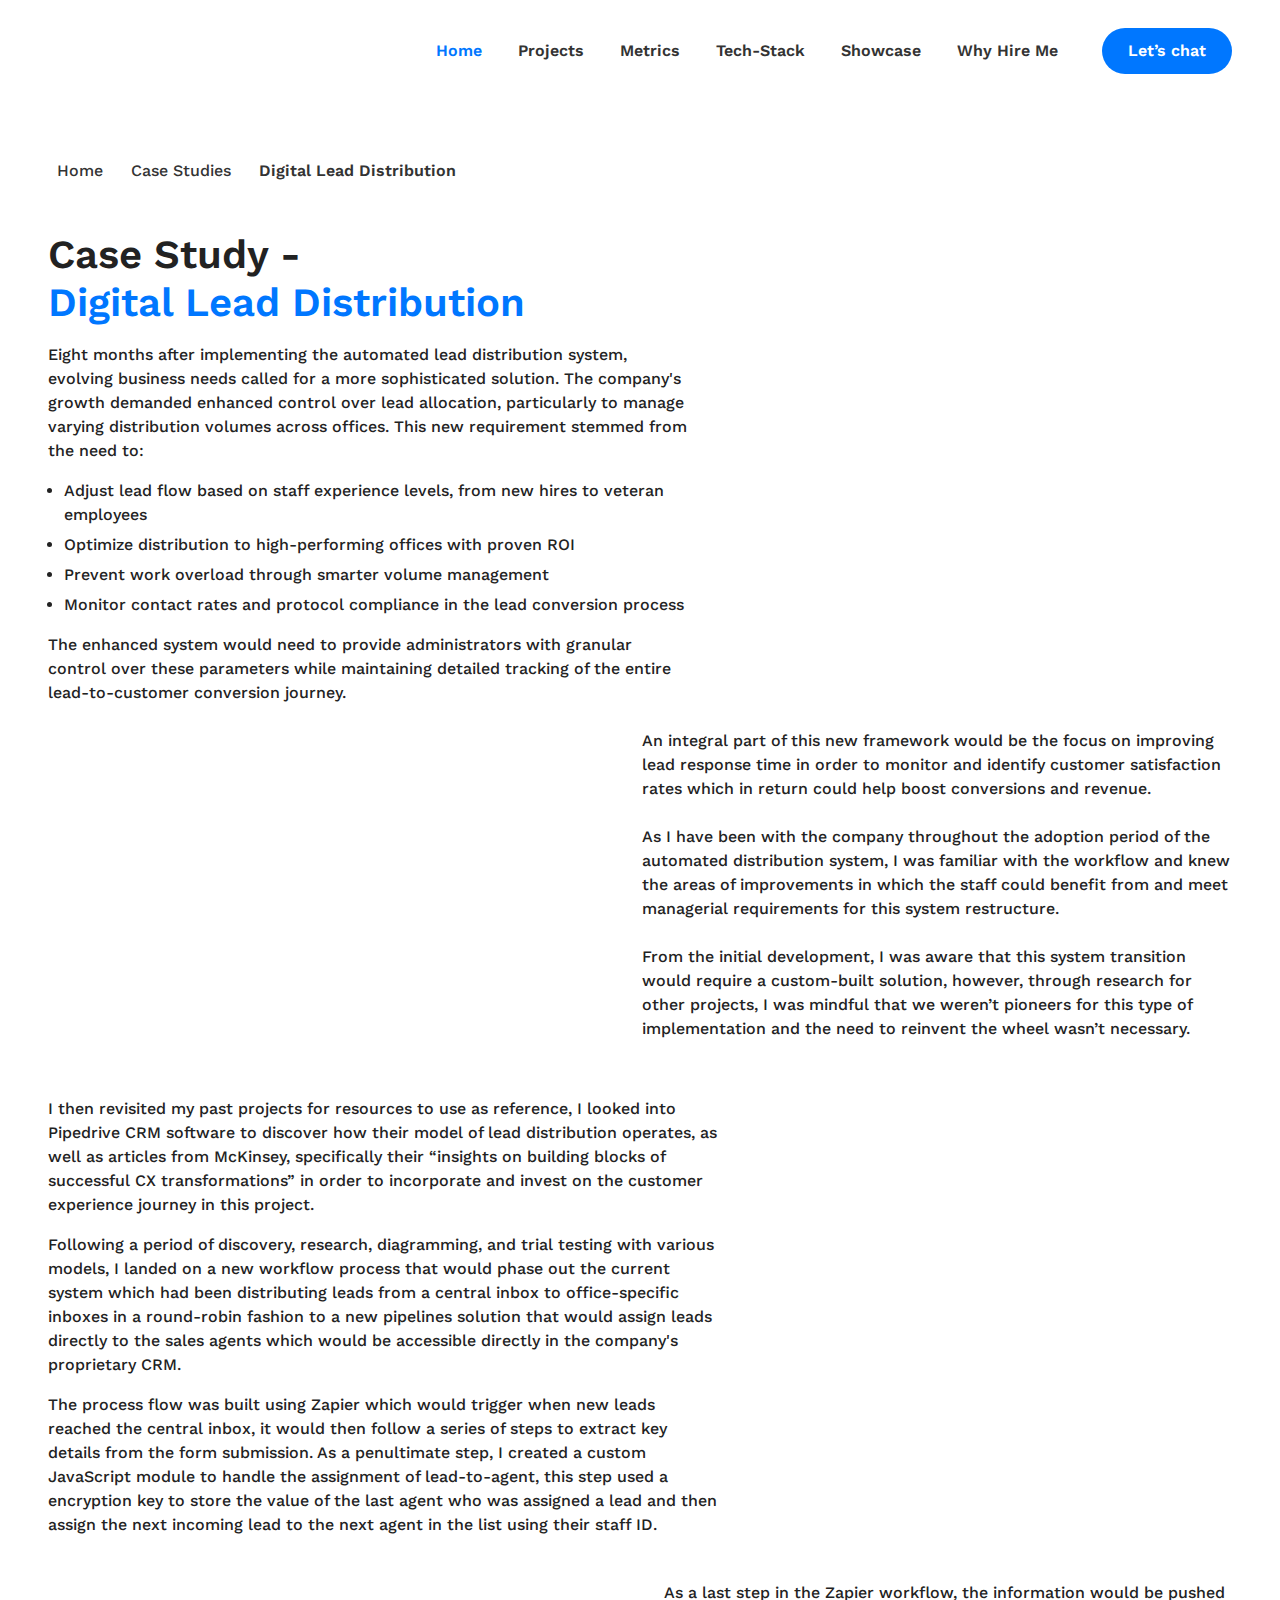
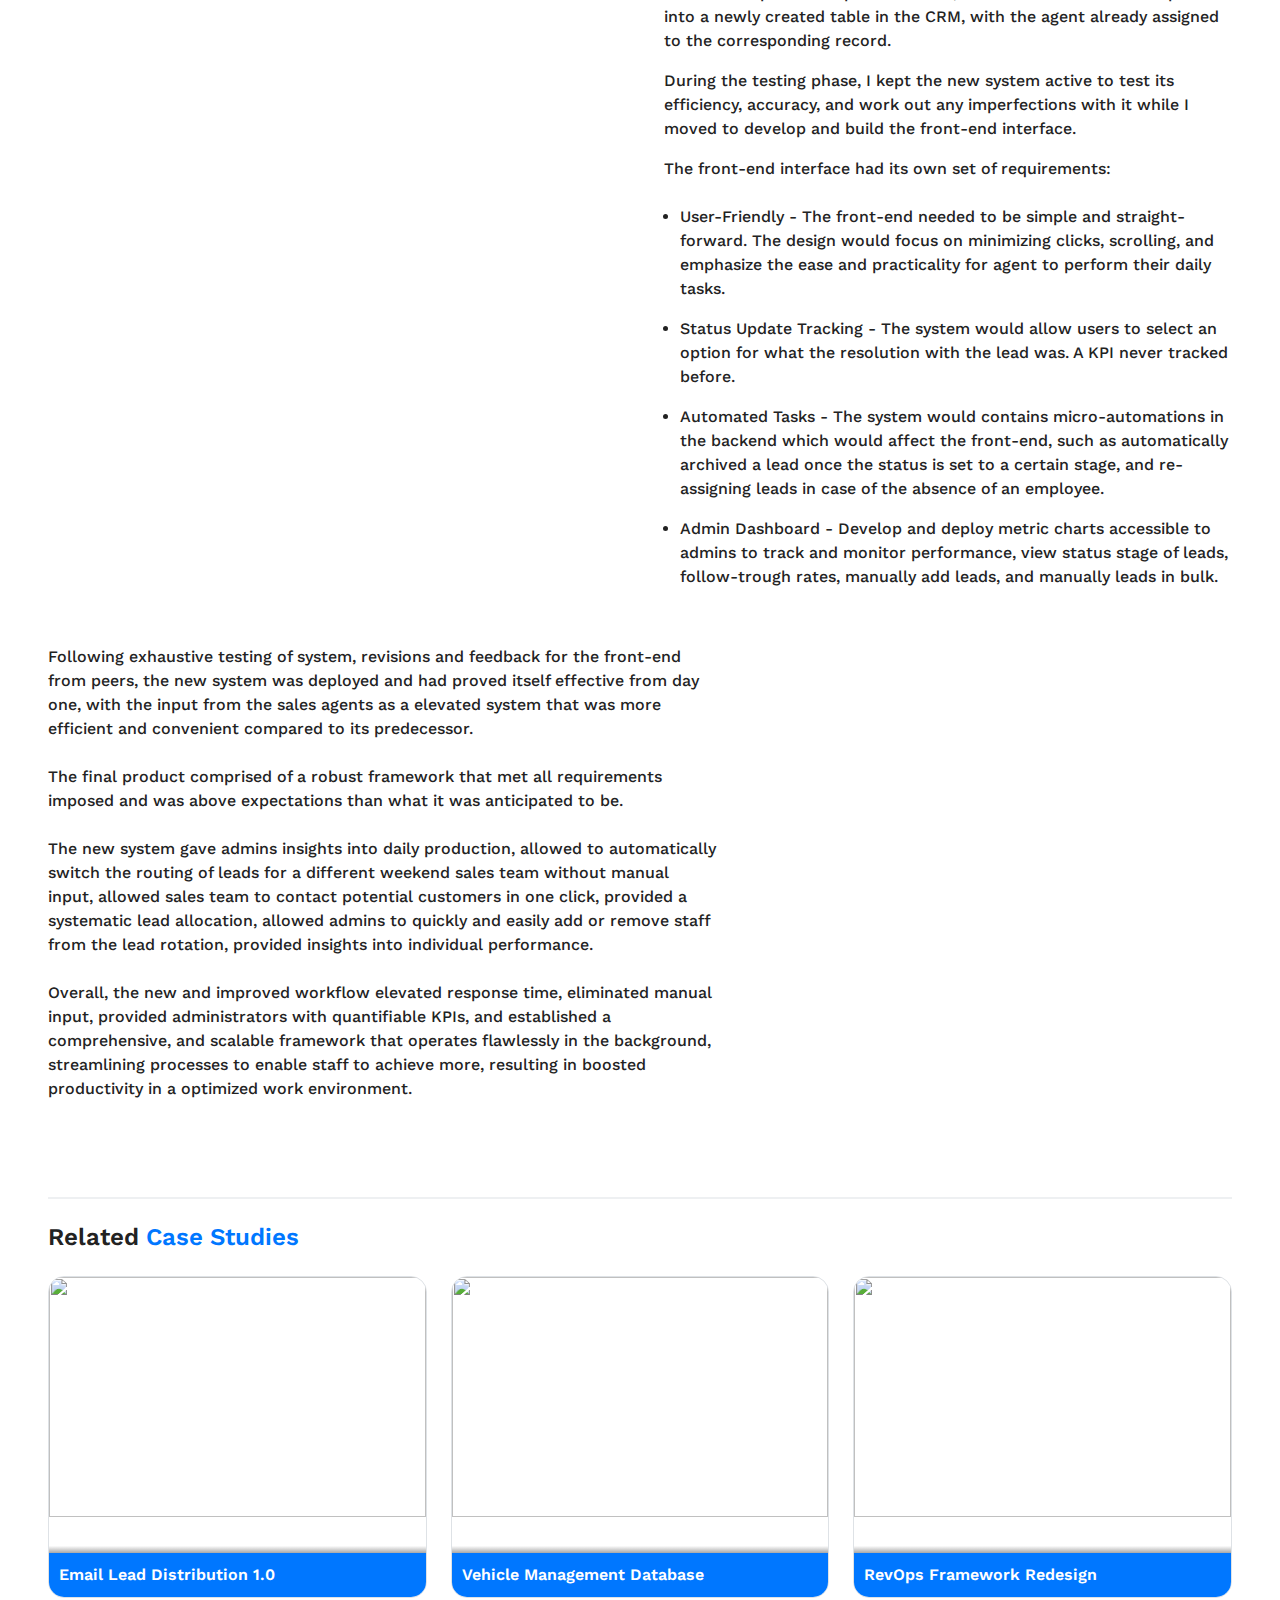
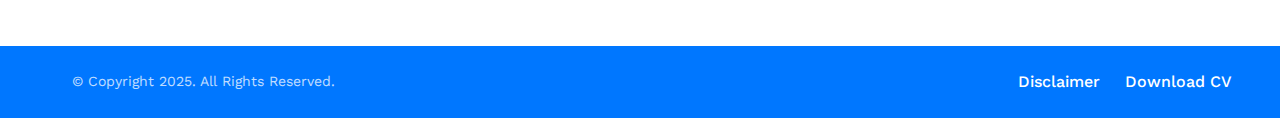
==== Digital Lead Distribution.html @ e67cff79 "Initial Files" ====
<!DOCTYPE html>
<html lang="en">
  <head>
    <meta charset="UTF-8" />
    <meta name="viewport" content="width=device-width, initial-scale=1.0" />
    <title>Document</title>

    <!-- Swiper CSS -->
    <link rel="stylesheet" href="https://cdn.jsdelivr.net/npm/swiper@11/swiper-bundle.min.css" />

    <!-- Bootstrap CSS -->
    <link
      href="https://cdn.jsdelivr.net/npm/bootstrap@5.3.3/dist/css/bootstrap.min.css"
      rel="stylesheet"
      integrity="sha384-QWTKZyjpPEjISv5WaRU9OFeRpok6YctnYmDr5pNlyT2bRjXh0JMhjY6hW+ALEwIH"
      crossorigin="anonymous"
    />

    <!-- Main CSS -->
    <link rel="stylesheet" href="css/style.css" />
    <link rel="stylesheet" href="css/responsive.css" />
  </head>

  <body>
    <div class="modal fade" id="disclaimer_modal" aria-hidden="true" tabindex="-1">
      <div class="modal-dialog modal-xl modal-dialog-centered">
        <div class="modal-content bg-transparent border-0">
          <div class="modal-header justify-content-end p-0 mb-2 border-0">
            <button
              type="button"
              class="bg-transparent border-0"
              data-bs-dismiss="modal"
              aria-label="Close"
            >
              <img src="img/minimize-icon.svg" width="30" class="white_img" alt="" />
            </button>
          </div>
          <div class="modal-body modal_box bg-white rounded-4 p-4">
              <h2 class="fw-semibold text_skyblue h1 mb-4"><img width="50" src="img/Footer_Disclaimer.svg" alt=""> Disclaimer</h2>
              <p class="fw_500">The content presented on this website is intended solely for portfolio and demonstration purposes. All examples, case studies, and project details have been carefully modified, masked, or redacted to protect sensitive information, ensure privacy, and comply with confidentiality agreements.</p>
              <p class="fw_500">While the work showcased reflects my skills, experience, and approach to problem-solving, it does not disclose any proprietary data, insider knowledge, or client-specific information. Any resemblance to real-world data or systems is purely coincidental or has been intentionally altered to maintain discretion.</p>
              <p class="fw_500">This portfolio is designed to showcase my technical and creative capabilities through real-world examples and deliverables. While sensitive details have been modified to ensure confidentiality, the demonstrations accurately reflect the quality, approach, and problem-solving strategies I bring to my work. For additional information or inquiries about the projects featured, please feel free to reach out.</p>
            </div>
        </div>
      </div>
    </div>

    <main id="header">
      <nav id="navbar" class="navbar navbar-expand-xl bg-white">
        <div class="container-lg px-sm-5 px-4">
          <a class="navbar-brand" href="index.html"><img src="img/logo.svg" alt="" /></a>
          <button
            class="navbar_toggler d-xl-none d-block"
            type="button"
            data-bs-toggle="offcanvas"
            data-bs-target="#offcanvas"
            aria-expanded="false"
          >
            <img width="30" src="img/menu-icon.svg" alt="" />
          </button>
          <div class="offcanvas offcanvas-start" id="offcanvas">
            <div class="d-xl-none d-flex justify-content-between p-4 mb-4">
              <img height="45" src="img/logo.svg" alt="" />
              <button type="button" class="btn_close" data-bs-dismiss="offcanvas">
                <img width="30" src="img/close-icon.svg" alt="" />
              </button>
            </div>
            <ul class="navbar-nav ms-xl-auto mb-2 mb-lg-0">
              <li class="nav-item">
                <a class="nav-link active" href="index.html#header">Home</a>
              </li>
              <li class="nav-item">
                <a class="nav-link" href="index.html#projects">Projects</a>
              </li>
              <li class="nav-item">
                <a class="nav-link" href="index.html#metrics">Metrics</a>
              </li>
              <li class="nav-item">
                <a class="nav-link" href="index.html#tech-stack">Tech-Stack</a>
              </li>
              <li class="nav-item">
                <a class="nav-link" href="index.html#showcase">Showcase</a>
              </li>
              <li class="nav-item">
                <a class="nav-link" href="index.html#why-hire-me">Why Hire Me</a>
              </li>
              <li class="nav-item ms-xl-3 mt-xl-0 mt-3">
                <a class="nav-link btn_chat" href="index.html#footer">Let’s chat</a>
              </li>
            </ul>
          </div>
        </div>
      </nav>

      <section class="pt-5">
        <div class="container-lg px-sm-5 px-4 pt-4">
          <nav aria-label="breadcrumb" class="mb-5">
            <ol class="breadcrumb">
              <li class="breadcrumb-item">
                <a href="index.html"><img class="me-1" width="22" src="img/home-icon.svg" alt="" /> Home</a>
              </li>
              <li class="breadcrumb-item"><a href="#">Case Studies</a></li>
              <li class="breadcrumb-item active" aria-current="page">
                <span>Digital Lead Distribution</span>
              </li>
            </ol>
          </nav>

          <div class="row flex-lg-row flex-column-reverse">
            <div class="col-lg-7 mb-4 pe-lg-5">
                <h1 class="fw-semibold mb-3">
                  Case Study - <br />
                  <span class="text_skyblue"
                    >Digital Lead Distribution</span
                  >
                </h1>
                <p class="fw_500 mb-3">
                  Eight months after implementing the automated lead distribution system, evolving business needs called for a more sophisticated solution. The company's growth demanded enhanced control over lead allocation, particularly to manage varying distribution volumes across offices. This new requirement stemmed from the need to:
                </p>
                <ul class="li_list fw_500 ps-3">
                  <li>Adjust lead flow based on staff experience levels, from new hires to veteran employees</li>
                  <li>
                    Optimize distribution to high-performing offices with proven ROI
                  </li>
                  <li>
                    Prevent work overload through smarter volume management
                  </li>
                  <li>
                    Monitor contact rates and protocol compliance in the lead conversion process
                  </li>
                </ul>
                <p class="fw_500">
                  The enhanced system would need to provide administrators with granular control over these parameters while maintaining detailed tracking of the entire lead-to-customer conversion journey.
                </p>
            </div>
            <div class="col-lg-5 mb-4 blog_digital_img">
              <img class="w-100" src="img/01_Visual.png" alt="" />
            </div>
          </div>

          <div class="row gx-1 pb-3">
            <div class="col-lg-6 mb-4 pe-lg-5">
              <div class="lead_step_box lead_step_box_2 flex-wrap">
                <div class="w-100 d-flex justify-content-end mb-3">
                  <div class="box">
                    <img src="img/Step_02.png" alt="">
                  </div>
                </div>
                <div class="w-100 mb-3">
                  <div class="box">
                    <img src="img/Step_05.png" alt="">
                  </div>
                </div>
                <div class="w-100 d-flex justify-content-end mb-3">
                  <div class="box">
                    <img src="img/Step_04.png" alt="">
                  </div>
                </div>
                <div class="w-100">
                  <div class="box">
                    <img src="img/Step_06.png" alt="">
                  </div>
                </div>
              </div>
            </div>
            <div class="col-lg-6 mb-4">
              <div class="lead_step_box lead_step_box_1 d-lg-flex d-none">
                <div class="box">
                  <img src="img/Step_03.png" alt="">
                </div>
                <div class="box">
                  <img src="img/Step_01.png" alt="">
                </div>
              </div>
              <p class="fw_500 mb-4">
                An integral part of this new framework would be the focus on improving lead response time in order to monitor and identify customer satisfaction rates which in return could help boost conversions and revenue.
              </p>
              <p class="fw_500 mb-4">
                As I have been with the company throughout the adoption period of the automated distribution system, I was familiar with the workflow and knew the areas of improvements in which the staff could benefit from and meet managerial requirements for this system restructure.
              </p>
              <p class="fw_500">
                From the initial development, I was aware that this system transition would require a custom-built solution, however, through research for other projects, I was mindful that we weren’t pioneers for this type of implementation and the need to reinvent the wheel wasn’t necessary.
              </p>
            </div>
          </div>

          <div class="row flex-lg-row flex-column-reverse gx-5 pb-1">
            <div class="col-lg-7 mb-4">
              <p class="fw_500">
                I then revisited my past projects for resources to use as reference, I looked into Pipedrive CRM software to discover how their model of lead distribution operates, as well as articles from McKinsey, specifically their “insights on building blocks of successful CX transformations” in order to incorporate and invest on the customer experience journey in this project.
              </p>
              <p class="fw_500">
                Following a period of discovery, research, diagramming, and trial testing with various models, I landed on a new workflow process that would phase out the current system which had been distributing leads from a central inbox to office-specific inboxes in a round-robin fashion to a new pipelines solution that would assign leads directly to the sales agents which would be accessible directly in the company's proprietary CRM.
              </p>
              <p class="fw_500">
                The process flow was built using Zapier which would trigger when new leads reached the central inbox, it would then follow a series of steps to extract key details from the form submission. As a penultimate step, I created a custom JavaScript module to handle the assignment of lead-to-agent, this step used a encryption key to store the value of the last agent who was assigned a lead and then assign the next incoming lead to the next agent in the list using their staff ID.
              </p>
            </div>
            <div class="col-lg-5 mb-4">
              <img class="w-100" src="img/02_Visual.png" alt="" />
            </div>
          </div>

          <div class="row gx-5 pb-3">
            <div class="col-lg-6 mb-4">
              <img class="w-100 mb-4" src="img/03_Visual.png" alt="" />
              <div class="lead_step_box lead_step_box_3 flex-wrap pt-3">
                <div class="w-100 mb-3">
                  <div class="box">
                    <img src="img/Step_07.png" alt="">
                  </div>
                </div>
                <div class="w-100 d-flex justify-content-end mb-3">
                  <div class="box">
                    <img src="img/Step_08.png" alt="">
                  </div>
                </div>
                <div class="w-100">
                  <div class="box">
                    <img src="img/Step_09.png" alt="">
                  </div>
                </div>
              </div>
            </div>
            <div class="col-lg-6 mb-lg-4">
              <p class="fw_500">
                As a last step in the Zapier workflow, the information would be pushed into a newly created table in the CRM, with the agent already assigned to the corresponding record.
              </p>
              <p class="fw_500">
                During the testing phase, I kept the new system active to test its efficiency, accuracy, and work out any imperfections with it while I moved to develop and build the front-end interface.
              </p>
              <p class="fw_500 mb-4">
                The front-end interface had its own set of requirements:
              </p>
              <ul class="li_list fw_500 ps-3 gap-3">
                <li>User-Friendly - The front-end needed to be simple and straight-forward. The design would focus on minimizing clicks, scrolling, and emphasize the ease and practicality for agent to perform their daily tasks.</li>
                <li>
                  Status Update Tracking - The system would allow users to select an option for what the resolution with the lead was. A KPI never tracked before.
                </li>
                <li>
                  Automated Tasks - The system would contains micro-automations in the backend which would affect the front-end, such as automatically archived a lead once the status is set to a certain stage, and re-assigning leads in case of the absence of an employee.
                </li>
                <li>
                  Admin Dashboard - Develop and deploy metric charts accessible to admins  to track and monitor performance, view status stage of leads, follow-trough rates, manually add leads, and manually leads in bulk.
                </li>
              </ul>
            </div>
          </div>

          <div class="row gx-5 flex-lg-row flex-column-reverse pb-3">
            <div class="col-xl-7 col-lg-6 mb-lg-4">
              <p class="fw_500 mb-4">
                Following exhaustive testing of system, revisions and feedback for the front-end from peers, the new system was deployed and had proved itself effective from day one, with the input from the sales agents as a elevated system that was more efficient and convenient compared to its predecessor.
              </p>
              <p class="fw_500 mb-4">
                The final product comprised of a robust framework that met all requirements imposed and was above expectations than what it was anticipated to be.
              </p>
              <p class="fw_500 mb-4">
                The new system gave admins insights into daily production, allowed to automatically switch the routing of leads for a different weekend sales team without manual input, allowed sales team to contact potential customers in one click, provided a systematic lead allocation, allowed admins to quickly and easily add or remove staff from the lead rotation, provided insights into individual performance.
              </p>
              <p class="fw_500">
                Overall, the new and improved workflow elevated response time, eliminated manual input, provided administrators with quantifiable KPIs, and established a comprehensive, and scalable framework that operates flawlessly in the background, streamlining processes to enable staff to achieve more, resulting in boosted productivity in a optimized work environment.     
              </p>
            </div>
            <div class="col-xl-5 col-lg-6 mb-4">
              <div class="lead_step_box lead_step_box_4 flex-wrap pt-3">
                <div class="w-100 mb-3">
                  <div class="box">
                    <img src="img/Step_10.png" alt="">
                  </div>
                </div>
                <div class="w-100 d-flex justify-content-end mb-3">
                  <div class="box">
                    <img src="img/Step_11.png" alt="">
                  </div>
                </div>
                <div class="w-100">
                  <div class="box">
                    <img src="img/Step_12.png" alt="">
                  </div>
                </div>
                <div class="w-100 d-flex justify-content-end mb-3">
                  <div class="box">
                    <img src="img/Step_13.png" alt="">
                  </div>
                </div>
                <div class="w-100 mb-3">
                  <div class="box">
                    <img src="img/Step_14.png" alt="">
                  </div>
                </div>
                <div class="w-100 d-flex justify-content-end mb-3">
                  <div class="box">
                    <img src="img/Step_15.png" alt="">
                  </div>
                </div>
              </div>
            </div>
          </div>

          <div class="col-lg-10 mx-auto">
            <img class="w-100" src="img/04_Visual (2).png" alt="">
          </div>

          <hr class="my-3 border opacity-50">
          <div class="pt-2 pb-5 overflow-hidden">
            <h4 class="fw-semibold mb-4">Related <span class="text_skyblue">Case Studies</span></h4>
            <div class="row g-4 showcase showcase_case overflow-hidden">
              <div class="col-lg-4 col-md-6">
                <div class="swiper-slide border rounded-4 overflow-hidden">
                  <a href="Email Lead Distribution.html">
                    <div class="showcase_img">
                      <img src="img/Email Lead Distribution 1.0.png" alt="">
                    </div>
                    <div class="title">
                      <p class="mb-0">Email Lead Distribution 1.0</p>
                    </div>
                  </a>
                </div>
              </div>
              <div class="col-lg-4 col-md-6">
                <div class="swiper-slide border rounded-4 overflow-hidden">
                  <a href="Vehicle-Database.html">
                    <div class="showcase_img">
                      <img src="img/01_Visual_Cover.png" alt="">
                    </div>
                    <div class="title">
                      <p class="mb-0">Vehicle Management Database</p>
                    </div>
                  </a>
                </div>
              </div>
              <div class="col-lg-4 col-md-6">
                <div class="swiper-slide border rounded-4 overflow-hidden">
                  <a href="#">
                    <div class="showcase_img">
                      <img src="img/RevOps Framework Redesign.png" alt="">
                    </div>
                    <div class="title">
                      <p class="mb-0">RevOps Framework Redesign</p>
                    </div>
                  </a>
                </div>
              </div>
            </div>
          </div>
        </div>
      </section>
    </main>

    <footer id="footer" class="footer text-white">
      <div class="container-lg position-relative z-2 px-sm-5 px-4">

        <div class="footer_row py-4">
          <a class="footer_logo mb-lg-0 mb-4" href="#"><img src="img/footer-logo.svg" alt="" /></a>
          <div class="block ps-lg-4">
            <div class="row align-items-center">
              <div class="col">
                <p class="mb-0 opacity-75">© Copyright 2025. All Rights Reserved.</p>
              </div>
              <div
                class="col d-flex align-items-center justify-content-md-end justify-content-center"
              >
                <div class="footer_links">
                  <button data-bs-toggle="modal" data-bs-target="#disclaimer_modal">Disclaimer</button>
                  <a target="_blank" href="https://drive.google.com/file/d/1ECbrJb2rJL3-gwU8weNoXl30YXtA7Zmo/view">Download CV</a>
                </div>
              </div>
            </div>
          </div>
        </div>
      </div>
    </footer>

    <!-- Bootstrap JS -->
    <script
      src="https://cdn.jsdelivr.net/npm/bootstrap@5.3.3/dist/js/bootstrap.bundle.min.js"
      integrity="sha384-YvpcrYf0tY3lHB60NNkmXc5s9fDVZLESaAA55NDzOxhy9GkcIdslK1eN7N6jIeHz"
      crossorigin="anonymous"
    ></script>

    <script src="https://calendar.google.com/calendar/scheduling-button-script.js" async></script>

    <!-- Swiper JS -->
    <script src="https://cdn.jsdelivr.net/npm/swiper@11/swiper-bundle.min.js"></script>

    <!-- JS -->
    <script src="js/app.js"></script>
  </body>
</html>
---- css/style.css ----
@import url('https://fonts.googleapis.com/css2?family=Work+Sans:ital,wght@0,100..900;1,100..900&display=swap');

* {
    margin: 0;
    padding: 0;
    box-sizing: border-box;
}

:root {
    --dark_black: #222222;
    --black: #333333;
    --skyblue: #0077FF;
    --grey_stroke: #DDDDDD;
    --grey_icons: #C6C6C6;
    --white_smoke: #F8F8F8;
    --orange: #FF8800;
    --transparent: transparent;

    --transition_3s: all .3s ease-in-out;
}

body {
    font-family: "Work Sans", serif;
    color: var(--dark_black);
}

/* Utilities */
.bg_skyblue {
    background: var(--skyblue);
}

.fw_500{
    font-weight: 500;
}

.fs_14{
    font-size: 14px;
}

.fs_18{
    font-size: 18px;
}

.section-title {
    font-size: 40px !important;
}

.text_black {
    color: var(--dark_black);
}

.text_skyblue {
    color: var(--skyblue);
}

.w_fit {
    width: fit-content;
}

.border_silver {
    border: 1px solid var(--grey_stroke);
}

.button {
    display: inline-block;
    padding: 9px 28px;
    border: 1px solid var(--skyblue);
    background: unset;
    border-radius: 30px;
    font-weight: 600;
    transition: var(--transition_3s);
    -webkit-transition: var(--transition_3s);
    -moz-transition: var(--transition_3s);
    -ms-transition: var(--transition_3s);
    -o-transition: var(--transition_3s);
    text-decoration: none;
}

.button img {
    width: 18px;
    display: inline-block;
    margin-left: 5px;
    transition: var(--transition_3s);
    -webkit-transition: var(--transition_3s);
    -moz-transition: var(--transition_3s);
    -ms-transition: var(--transition_3s);
    -o-transition: var(--transition_3s);
}

.btn_skyblue {
    background: var(--skyblue);
    color: var(--bs-white);
}
.btn_skyblue:hover {
    background: var(--bs-white);
    border-color: var(--skyblue);
    color: var(--skyblue);
}

.btn_skyblue_outline {
    border-color: var(--skyblue);
    color: var(--skyblue);
}
.btn_skyblue_outline:hover {
    background: var(--skyblue);
    color: var(--bs-white);
}
.btn_skyblue_outline:hover img {
    filter: brightness(0) invert(1);
    -webkit-filter: brightness(0) invert(1);
}

#projects,
#metrics,
#tech-stack,
#showcase,
#chat{
    width: 100%;
    height: 10px;
    position: absolute;
    transform: translateY(-60px);
    -webkit-transform: translateY(-60px);
    -moz-transform: translateY(-60px);
    -ms-transform: translateY(-60px);
    -o-transform: translateY(-60px);
}

#metrics,
#tech-stack,
#showcase,
#chat{
    transform: translateY(-20px);
    -webkit-transform: translateY(-20px);
    -moz-transform: translateY(-20px);
    -ms-transform: translateY(-20px);
    -o-transform: translateY(-20px);
}

/* header */
#header{
    padding-top: 15px;
}

#header .navbar{
    background: var(--bs-white);
    position: sticky;
    top: 0;
    left: 0;
    transition: var(--transition_3s);
    -webkit-transition: var(--transition_3s);
    -moz-transition: var(--transition_3s);
    -ms-transition: var(--transition_3s);
    -o-transition: var(--transition_3s);
    z-index: 99;
}

#header .navbar.sticky{
    box-shadow: 0 2px 3px rgba(0, 0, 0, .1);
}

#header .navbar.sticky .navbar-nav li a{
    font-size: 14px;
}

#header .navbar.sticky .navbar-brand img{
    height: 40px;
}

#navbar .navbar-brand img{
    height: 46px;
    transition: var(--transition_3s);
    -webkit-transition: var(--transition_3s);
    -moz-transition: var(--transition_3s);
    -ms-transition: var(--transition_3s);
    -o-transition: var(--transition_3s);
}

#navbar .navbar-nav{
    padding-top: 5px;
    padding-bottom: 5px;
    gap: 20px;
    align-items: center;
}

#navbar .navbar-nav li a{
    font-weight: 600;
    color: var(--black);
    transition: var(--transition_3s);
    -webkit-transition: var(--transition_3s);
    -moz-transition: var(--transition_3s);
    -ms-transition: var(--transition_3s);
    -o-transition: var(--transition_3s);
}

#navbar .navbar-nav li a.active,
#navbar .navbar-nav li a:hover{
    color: var(--skyblue);
}

#navbar .navbar-nav li a.btn_chat{
    padding: 10px 25px;
    border: 1px solid transparent;
    background: var(--skyblue);
    color: var(--bs-white);
    border-radius: 100px;
    -webkit-border-radius: 100px;
    -moz-border-radius: 100px;
    -ms-border-radius: 100px;
    -o-border-radius: 100px;
    transition: var(--transition_3s);
    -webkit-transition: var(--transition_3s);
    -moz-transition: var(--transition_3s);
    -ms-transition: var(--transition_3s);
    -o-transition: var(--transition_3s);
}

#navbar .navbar-nav li a.btn_chat:hover{
    background: transparent;
    color: var(--skyblue);
    border-color: var(--skyblue);
}

#navbar .navbar_toggler,
#navbar .btn_close{
    border: none;
    outline: none;
    background: none;
}

#navbar .navbar_toggler img,
#navbar .btn_close img{
    filter: brightness(0);
    transition: var(--transition_3s);
    -webkit-transition: var(--transition_3s);
    -moz-transition: var(--transition_3s);
    -ms-transition: var(--transition_3s);
    -o-transition: var(--transition_3s);
    -webkit-filter: brightness(0);
}

#navbar .navbar_toggler img:hover,
#navbar .btn_close img:hover{
    filter: brightness(1);
    -webkit-filter: brightness(1);
}

.hero_avatar{
    max-width: 400px;
    width: 100%;
    border-radius: 1000px;
    -webkit-border-radius: 1000px;
    -moz-border-radius: 1000px;
    -ms-border-radius: 1000px;
    -o-border-radius: 1000px;
}

/* intro_video */
.intro_video video{
    width: 100%;
    border-radius: 12px;
    -webkit-border-radius: 12px;
    -moz-border-radius: 12px;
    -ms-border-radius: 12px;
    -o-border-radius: 12px;
}

/* showcase */
.showcase{
    overflow: visible;
}

.showcase .swiper-slide a{
    position: relative;
    display: block;
    text-decoration: none;
    overflow: hidden;
    border-radius: 10px;
    -webkit-border-radius: 10px;
    -moz-border-radius: 10px;
    -ms-border-radius: 10px;
    -o-border-radius: 10px;
}

.showcase .showcase_img{
    position: relative;
    width: 100%;
    aspect-ratio: 1 / .85;
    overflow: hidden;
}

.showcase .showcase_img::after{
    content: '';
    position: absolute;
    bottom: 40px;
    left: 0;
    width: 100%;
    height: 14px;
    background: linear-gradient(0deg, rgba(0, 0, 0, .4) 20%, transparent 80%);
    transition: all .4s ease-in-out;
    -webkit-transition: all .4s ease-in-out;
    -moz-transition: all .4s ease-in-out;
    -ms-transition: all .4s ease-in-out;
    -o-transition: all .4s ease-in-out;
}

.showcase .swiper-slide a:hover .showcase_img::after{
    bottom: 44px;
}

.showcase .showcase_img img{
    width: 100%;
    height: calc(100% - 40px);
    object-fit: cover;
    object-position: center center;
}

.showcase .title{
    position: absolute;
    bottom: 0;
    left: 0;
    width: 100%;
    font-weight: 600;
    padding: 10px;
    background: var(--skyblue);
    color: var(--bs-white);
    transition: all .2s ease-in-out;
    -webkit-transition: all .2s ease-in-out;
    -moz-transition: all .2s ease-in-out;
    -ms-transition: all .2s ease-in-out;
    -o-transition: all .2s ease-in-out;
}

.showcase .title p{
    position: relative;
    display: flex;
    align-items: center;
    gap: 6px;
}

.showcase .title p::after{
    transform: translateY(5px);
    content: '';
    display: inline-block;
    width: 20px;
    height: 20px;
    background: url('../img/arrow-long-right.svg') no-repeat;
    background-size: 100%;
    -webkit-transform: translateY(5px);
    -moz-transform: translateY(5px);
    -ms-transform: translateY(5px);
    -o-transform: translateY(5px);
    transition: var(--transition_3s);
    -webkit-transition: var(--transition_3s);
    -moz-transition: var(--transition_3s);
    -ms-transition: var(--transition_3s);
    -o-transition: var(--transition_3s);
}

.showcase .swiper-slide > a:hover .title p::after{
    transform: translate(5px, 5px);
    -webkit-transform: translate(5px, 5px);
    -moz-transform: translate(5px, 5px);
    -ms-transform: translate(5px, 5px);
    -o-transform: translate(5px, 5px);
}

.showcase .swiper-slide > a:hover .title{
    padding-top: 13px;
    padding-bottom: 13px;
}


.showcase_control{
    display: flex;
    gap: 15px;
    justify-content: flex-end;
}

.showcase_control > div{
    display: flex;
    align-items: center;
    justify-content: center;
    width: 40px;
    height: 40px;
    margin: 0;
    position: unset;
    border: 1px solid var(--skyblue);
    border-radius: 100px;
    -webkit-border-radius: 100px;
    -moz-border-radius: 100px;
    -ms-border-radius: 100px;
    -o-border-radius: 100px;
    transition: var(--transition_3s);
    -webkit-transition: var(--transition_3s);
    -moz-transition: var(--transition_3s);
    -ms-transition: var(--transition_3s);
    -o-transition: var(--transition_3s);
}

.showcase_control > div:hover{
    background: var(--skyblue);
    border-color: var(--bs-white);
}

.showcase_control > div svg{
    width: 50%;
}

.showcase_control > div svg path{
    width: 50%;
    transition: var(--transition_3s);
    -webkit-transition: var(--transition_3s);
    -moz-transition: var(--transition_3s);
    -ms-transition: var(--transition_3s);
    -o-transition: var(--transition_3s);
}

.showcase_control > div:hover svg path{
    fill: var(--bs-white);
}

.showcase_control > div::after,
.showcase_control > div::before{
    display: none;
}

/* breadcrumb */
.breadcrumb li,
.breadcrumb a{
    font-weight: 500;
    text-decoration: none;
    color: var(--black) !important;
    opacity: 1;
}

.breadcrumb span{
    font-weight: 600;
}

.breadcrumb-item+.breadcrumb-item::before {
    width: 10px;
    height: 10px;
    margin: 0 5px;
    transform: translateY(7px);
    border: none;
    content: '';
    background: url('../img/arrow-sm.svg') no-repeat;
    background-size: 50%;
    -webkit-transform: translateY(7px);
    -moz-transform: translateY(7px);
    -ms-transform: translateY(7px);
    -o-transform: translateY(7px);
}

/* footer */
.footer{
    overflow: hidden;
    position: relative;
    background: var(--skyblue);
}

.footer::before{
    content: '';
    position: absolute;
    top: 0;
    right: -10%;
    width: 45%;
    aspect-ratio: 1 / 1;
    background: url('../img/circle-shape.svg') no-repeat;
    background-size: 100%;
}

.footer::after{
    content: '';
    position: absolute;
    bottom: 10%;
    left: -5%;
    width: 15%;
    min-width: 150px;
    aspect-ratio: 1 / 1;
    background: url('../img/circle-shape.svg') no-repeat;
    background-size: 100%;
}

.footer .space{
    aspect-ratio: 1 / .2;
    max-height: 200px;
    min-height: 80px;
}

.contact_me{
    text-align: center;
    padding: 50px;
    display: grid;
    grid-template-columns: repeat(3, 1fr);
    color: var(--black);
    background: var(--bs-white);
    border-radius: 15px;
    -webkit-border-radius: 15px;
    -moz-border-radius: 15px;
    -ms-border-radius: 15px;
    -o-border-radius: 15px;
}

.contact_me .box{
    display: flex;
    flex-direction: column;
    align-items: center;
}

.contact_me .box:not(:last-child){
    border-right: 1px solid #DDDDDD;
}

.contact_me .box > a,
.contact_me .box > div{
    display: flex;
    align-items: center;
    text-decoration: none;
    gap: 10px;
    color: var(--black);
}

.contact_me .icon{
    display: flex;
    align-items: center;
    justify-content: center;
    width: 40px;
    height: 40px;
    background: var(--skyblue);
    border-radius: 100px;
    -webkit-border-radius: 100px;
    -moz-border-radius: 100px;
    -ms-border-radius: 100px;
    -o-border-radius: 100px;
}

.contact_me .icon img{
    height: 50%;
}

.footer_row{
    display: flex;
    align-items: center;
}

.footer_row .block{
    flex: 1;
}

.footer_row .block p{
    margin: 0;
    font-size: 14px;
}

.footer_logo img{
    height: 46px;
}

.social_links{
    display: flex;
    gap: 8px;
}

.social_links a{
    width: 30px;
    height: 30px;
    display: flex;
    align-items: center;
    justify-content: center;
    background: #79B2F2;
    border-radius: 100px;
    -webkit-border-radius: 100px;
    -moz-border-radius: 100px;
    -ms-border-radius: 100px;
    -o-border-radius: 100px;
    transition: var(--transition_3s);
    -webkit-transition: var(--transition_3s);
    -moz-transition: var(--transition_3s);
    -ms-transition: var(--transition_3s);
    -o-transition: var(--transition_3s);
}

.social_links a:hover{
    background: var(--black);
}

.social_links a img{
    width: 50%;
    height: 50%;
}

.footer_links{
    display: flex;
    gap: 25px;
}

.footer_links a,
.footer_links button{
    font-weight: 500;
    background: none;
    color: var(--bs-white);
    text-decoration: none;
    outline: none;
    border: none;
}

/* vehicle-database */
.ol_list,
.li_list{
    display: flex;
    flex-direction: column;
    gap: 6px;
}

.ol_list li::marker{
    color: var(--skyblue);
}

/* qualifications */
.qualification_boxes{
    position: relative;
    max-width: 720px;
    width: 100%;
    margin: auto;
    padding-top: 150px;
    transform: translateX(-5px);
    -webkit-transform: translateX(-5px);
    -moz-transform: translateX(-5px);
    -ms-transform: translateX(-5px);
    -o-transform: translateX(-5px);
}

.why_hire{
    width: fit-content;
    margin: auto;
    position: relative;
}

.why_hire::before{
    content: '';
    position: absolute;
    top: 30px;
    right: -6px;
    width: 244px;
    aspect-ratio: 1 / 1;
    background: url('../img/why-hire-me-shape.svg') no-repeat;
    background-size: 100%;
}

.qualification_boxes::after{
    content: '';
    position: absolute;
    bottom: -25px;
    left: calc(50% - 4px);
    width: 10px;
    height: 10px;
    background: var(--skyblue);
    border-radius: 100px;
    -webkit-border-radius: 100px;
    -moz-border-radius: 100px;
    -ms-border-radius: 100px;
    -o-border-radius: 100px;
}

.qualification_boxes > div{
    position: relative;
}

.qualification_boxes > div .inner_box{
    position: relative;
    max-width: 370px;
    width: calc(50% - 40px);
}

.qualification_boxes > div:not(:first-child){
    margin-top: -25px;
}

.qualification_boxes > div p{
    margin-bottom: 0;
}

.qualification_boxes > div:nth-child(even){
    display: flex;
    justify-content: flex-end;
}

.qualification_boxes > div::before{
    content: '';
    position: absolute;
    top: 0;
    right: calc(50% - 11px);
    width: 20px;
    height: 20px;
    background: var(--bs-white);
    border: 2px solid var(--skyblue);
    border-radius: 30px;
    -webkit-border-radius: 30px;
    -moz-border-radius: 30px;
    -ms-border-radius: 30px;
    -o-border-radius: 30px;
    z-index: 2;
}

.qualification_boxes > div::after{
    content: '';
    position: absolute;
    top: 0;
    right: calc(50% - 2px);
    background: var(--skyblue);
    width: 2px;
    height: 112%;
}

.qualification_boxes > div:nth-child(even)::before{
    right: auto;
    left: calc(50% - 9px);
}

.qualification_boxes > div:nth-child(even)::after{
    left: 50%;
    right: auto;
}

/* Project Section */
.modal_inner_slide {
    background: url('../img/modal-page-shape.png') no-repeat;
    background-size: 30%;
    background-position: bottom right;
    border: 2px solid var(--grey_stroke);
}

.project_section .slide {
    display: none;
}
.project_section .slide.show {
    display: block;
}

.projects_grid_box {
    display: flex;
    gap: 15px;
    border: 1px solid var(--grey_stroke);
    padding: 20px;
    border-radius: 10px;
    transition: var(--transition_3s);
    -webkit-transition: var(--transition_3s);
    -moz-transition: var(--transition_3s);
    -ms-transition: var(--transition_3s);
    -o-transition: var(--transition_3s);
    height: 100%;
}

.projects_grid_box:hover {
    color: var(--bs-white);
    background: var(--skyblue);
    border-color: var(--skyblue);
}

.projects_grid_box:hover img {
    filter: brightness(0) invert(1);
    -webkit-filter: brightness(0) invert(1);
}

.projects_grid_box img {
    width: 60px;
    transition: var(--transition_3s);
    -webkit-transition: var(--transition_3s);
    -moz-transition: var(--transition_3s);
    -ms-transition: var(--transition_3s);
    -o-transition: var(--transition_3s);
}

.learn_more_btn {
    border: 0;
    background: transparent;
    color: var(--skyblue);
    transition: var(--transition_3s);
    -webkit-transition: var(--transition_3s);
    -moz-transition: var(--transition_3s);
    -ms-transition: var(--transition_3s);
    -o-transition: var(--transition_3s);
}
.learn_more_btn img {
    width: 16px;
}

.projects_grid_box:hover .learn_more_btn {
    color: var(--orange) !important;
}
.projects_grid_box:hover .learn_more_btn img {
    filter: brightness(0.9) invert(1);
    -webkit-filter: brightness(0.9) invert(1);
}

.projects_grid_box.expand_btn {
    height: auto;
    background: transparent;
    width: 100%;
    display: flex;
    align-items: center;
    gap: 5px;
}
.projects_grid_box.expand_btn img.expand_img1 {
    height: 25px;
}
.projects_grid_box.expand_btn img.expand_img2 {
    height: 35px;
    display: none;
}

.projects_grid_box.expand_btn:hover {
    background: var(--skyblue);
    color: var(--bs-white);
}

.projects_grid_box.expand_btn img.collapse_img {
    height: 20px;
}

.projects_grid_box.expand_btn.active img.collapse_img {
    transform: rotate(180deg);
    -webkit-transform: rotate(180deg);
    -moz-transform: rotate(180deg);
    -ms-transform: rotate(180deg);
    -o-transform: rotate(180deg);
}

.projects_grid_box.expand_btn.active img.expand_img1 {
    display: none;
}
.projects_grid_box.expand_btn.active img.expand_img2 {
    display: block;
}

.modal_box .swiper-button-next,
.modal_box .swiper-button-prev {
    width: 50px;
    height: 50px;
    padding: 15px;
    background: var(--bs-white);
    border-radius: 50%;
    transition: var(--transition_3s);
    -webkit-transition: var(--transition_3s);
    -moz-transition: var(--transition_3s);
    -ms-transition: var(--transition_3s);
    -o-transition: var(--transition_3s);
}
.modal_box .swiper-button-next {
    right: -45px;
}
.modal_box .swiper-button-prev {
    left: -45px;
}

.modal_box .swiper-button-next::after,
.modal_box .swiper-button-prev::after {
    content: unset;   
}

.modal_box .swiper-button-next img,
.modal_box .swiper-button-prev img {
    width: 100%;
    user-select: none;
    transition: var(--transition_3s);
    -webkit-transition: var(--transition_3s);
    -moz-transition: var(--transition_3s);
    -ms-transition: var(--transition_3s);
    -o-transition: var(--transition_3s);
}

.modal_box .swiper-button-next:hover img,
.modal_box .swiper-button-prev:hover img {
    filter: brightness(0) invert(1);
    -webkit-filter: brightness(0) invert(1);
}

.modal_box .swiper-button-next:hover,
.modal_box .swiper-button-prev:hover {
    background: var(--skyblue);
    color: var(--bs-white);
}

.modal_top_img {
    height: 100%;
}

.modal_top_img img {
    aspect-ratio: 1/.75;
    object-fit: contain;
    object-position: center;
}

.marker_skyblue {
    list-style: disc;
}

.marker_skyblue li::marker {
    color: var(--skyblue);
}

.white_img {
    filter: brightness(0) invert(1);
    -webkit-filter: brightness(0) invert(1);
}

/* value section */
.value_section {
    background-image: url('../img/value-section-bg.svg');
    background-repeat: no-repeat;
    background-size: auto 100%;
    background-position: right;
    background-color: var(--skyblue);
}

/* Tech Stack */
.tech_stack_grid {
    display: grid;
    grid-template-columns: repeat(4, 1fr);
    gap: 40px;
    padding: 0 40px;
}
.tech_stack_grid .ts_grid {
    border: 1px solid var(--grey_stroke);
    text-align: center;
    font-weight: 600;
    padding: 25px 15px;
    border-radius: 10px;
    -webkit-border-radius: 10px;
    -moz-border-radius: 10px;
    -ms-border-radius: 10px;
    -o-border-radius: 10px;
    transition: var(--transition_3s);
    -webkit-transition: var(--transition_3s);
    -moz-transition: var(--transition_3s);
    -ms-transition: var(--transition_3s);
    -o-transition: var(--transition_3s);
    font-size: 20px;
}
.tech_stack_grid .ts_grid:hover {
    background: var(--skyblue);
    border-color: var(--skyblue);
    color: var(--bs-white);
}

.tech_stack_grid .ts_grid img {
    width: 60%;
    aspect-ratio: 1/1;
    object-fit: contain;
    object-position: center;
    display: block;
    margin: auto;
    margin-bottom: 15px;
    transition: var(--transition_3s);
    -webkit-transition: var(--transition_3s);
    -moz-transition: var(--transition_3s);
    -ms-transition: var(--transition_3s);
    -o-transition: var(--transition_3s);
}
.tech_stack_grid .ts_grid img.second_img_1 {
    display: block;
}
.tech_stack_grid .ts_grid img.second_img_2 {
    display: none;
}

.tech_stack_grid .ts_grid:hover img.second_img_1 {
    display: none;
}
.tech_stack_grid .ts_grid:hover img.second_img_2 {
    display: block;
}

.bg_white_smoke {
    background: var(--white_smoke);
}

/* Qualification Section */
.qualification_grid {
    max-width: 1000px;
    width: 100%;
    display: flex;
    justify-content: space-around;
    margin: auto;
}

.qualification_grid .grid_item {
    text-align: center;
    max-width: 100px;
    width: 20%;
}

.qualification_grid .grid_item img {
    width: 100%;
}

/* hire me */
.blog_digital_img{
    transform: translateY(-30px);
    -webkit-transform: translateY(-30px);
    -moz-transform: translateY(-30px);
    -ms-transform: translateY(-30px);
    -o-transform: translateY(-30px);
}

.sec_hire_me{
    background: url('../img/hire-me-bg.svg') no-repeat;
    background-size: 21%;
    background-position: top right;
}

/* digital lead distribution */
.lead_step_box,
.lead_step_box_1{
    display: flex;
    gap: 10px;
}

.lead_step_box_1{
    justify-content: flex-end;
    margin-bottom: 20px;
    margin-top: -60px;
}

.lead_step_box .box{
    width: 275px;
    position: relative;
}

.lead_step_box .box img{
    width: 100%;
}

.lead_step_box_1 .box:nth-child(2){
    transform: translateY(-70px);
    -webkit-transform: translateY(-70px);
    -moz-transform: translateY(-70px);
    -ms-transform: translateY(-70px);
    -o-transform: translateY(-70px);
}

.lead_step_box_1 .box:nth-child(2)::after{
    content: '';
    position: absolute;
    top: 50%;
    left: -50%;
    width: 50%;
    height: 50%;
    background: url('../img/step-1-after.svg') no-repeat;
    background-size: 100%;
}

.lead_step_box_1 .box:nth-child(1)::after{
    content: '';
    position: absolute;
    top: 22%;
    left: -90%;
    width: 90%;
    height: 80%;
    background: url('../img/step-2-after.svg') no-repeat;
    background-size: 100%;
}

.lead_step_box_2{
    margin-bottom: -100px;
}

.lead_step_box_2 > div:nth-child(1) .box::after {
    content: '';
    position: absolute;
    top: 31%;
    left: -55%;
    width: 56%;
    height: 110%;
    background: url('../img/step-3-after.svg') no-repeat;
    background-size: 100%;
}

.lead_step_box_2 > div:nth-child(2) .box::after {
    content: '';
    position: absolute;
    top: 54%;
    right: -50%;
    width: 50%;
    height: 110%;
    background: url('../img/step-4-after.svg') no-repeat;
    background-size: 100%;
}


.lead_step_box_2 > div:nth-child(3) .box::after {
    content: '';
    position: absolute;
    top: 31%;
    left: -55%;
    width: 56%;
    height: 110%;
    background: url('../img/step-3-after.svg') no-repeat;
    background-size: 100%;
}

.lead_step_box_2 > div:nth-child(4) .box::after {
    content: '';
    position: absolute;
    top: 65px;
    left: -10%;
    width: 50%;
    height: 900px;
    background: url('../img/step-6-after.svg') no-repeat;
    background-size: 100% 98%;
}

.lead_step_box_3 > div:nth-child(1) .box::after {
    content: '';
    position: absolute;
    top: 54%;
    right: -50%;
    width: 50%;
    height: 110%;
    background: url('../img/step-4-after.svg') no-repeat;
    background-size: 100%;
}

.lead_step_box_3 > div:nth-child(2) .box::after {
    content: '';
    position: absolute;
    top: 31%;
    left: -55%;
    width: 56%;
    height: 110%;
    background: url('../img/step-3-after.svg') no-repeat;
    background-size: 100%;
}

.lead_step_box_3 > div:nth-child(3) .box::after {
    content: '';
    position: absolute;
    top: 75%;
    right: -187%;
    width: 185%;
    height: 120%;
    background: url('../img/step-9-after.svg') no-repeat;
    background-size: 100%;
}

.lead_step_box_4 > div:nth-child(1) .box::after,
.lead_step_box_4 > div:nth-child(3) .box::after,
.lead_step_box_4 > div:nth-child(5) .box::after {
    content: '';
    position: absolute;
    top: 54%;
    right: -50%;
    width: 50%;
    height: 110%;
    background: url('../img/step-4-after.svg') no-repeat;
    background-size: 100%;
}

.lead_step_box_4 > div:nth-child(2) .box::after,
.lead_step_box_4 > div:nth-child(4) .box::after {
    content: '';
    position: absolute;
    top: 31%;
    left: -55%;
    width: 56%;
    height: 110%;
    background: url('../img/step-3-after.svg') no-repeat;
    background-size: 100%;
}


#disclaimer_modal .modal_box{
}
---- css/responsive.css ----
.container,
.container-lg,
.container-md,
.container-sm,
.container-xl {
  max-width: 1300px;
}

@media (max-width: 1298px) {
  .lead_step_box_2 > div:nth-child(4) .box::after {
    left: -12%;
    width: 58%;
    height: 925px;
  }
}

@media (max-width: 1280px) {
  .lead_step_box_3 > div:nth-child(3) .box::after {
    content: '';
    position: absolute;
    top: 65px;
    right: -187%;
    width: 185%;
    height: 120%;
}
.lead_step_box_4{
  padding-top: 0 !important;
}
}

@media (max-width: 1260px) {
  .lead_step_box_2 > div:nth-child(4) .box::after {
    left: -12%;
    width: 58%;
    height: 941px;
  }
  .lead_step_box_3 > div:nth-child(3) .box::after {
    display: none;
}
}

@media (max-width: 1248px) {
  .lead_step_box_2 > div:nth-child(4) .box::after {
    left: -12%;
    width: 58%;
    height: 960px;
  }
}

@media (max-width: 1198px) {
  .lead_step_box_2 > div:nth-child(4) .box::after {
    left: -12%;
    width: 60%;
    height: 970px;
  }
}

@media (max-width: 1133px) {
  .lead_step_box_2 > div:nth-child(4) .box::after {
    left: -12%;
    width: 60%;
    height: 1000px;
}
}

@media (max-width: 1084px) {
  .lead_step_box_2 > div:nth-child(4) .box::after {
    left: -12%;
    width: 60%;
    height: 1030px;
}
}

@media (max-width: 1025px) {
  .lead_step_box_2 > div:nth-child(4) .box::after {
    left: -12%;
    width: 60%;
    height: 1060px;
}
}

@media (max-width: 1199px) {
  /* footer */
  .contact_me {
    padding: 50px 25px;
    display: flex;
    flex-wrap: wrap;
    justify-content: center;
    gap: 40px;
  }
  .contact_me > div {
    width: 45%;
    border-right: 0 !important;
  }
  .contact_me > div:first-child {
    border-right: 1px solid #dddddd !important;
  }
  .footer_row {
    flex-wrap: wrap;
  }
  .footer_row .block {
    flex: none;
    width: 100%;
  }
}

@media (max-width: 991px) {
  .hero_avatar {
    max-width: 350px;
  }

  .section-title {
    font-size: 38px !important;
  }

  /* Modal Slider */
  .modal_box .swiper-button-next,
  .modal_box .swiper-button-prev {
    width: 30px;
    height: 30px;
    padding: 8px;
  }

  .modal_box .swiper-button-next {
    right: -5px;
  }

  .modal_box .swiper-button-prev {
    left: -5px;
  }

  /* Tech Stack Grid */
  .tech_stack_grid {
    gap: 20px;
    padding: 0 20px;
  }
  .tech_stack_grid .ts_grid {
    padding: 20px 10px;
  }

  /*  */
  .qualification_grid .grid_item {
    max-width: 85px;
  }
  .qualification_boxes::before {
    top: -22px;
    left: 266px;
    width: 236px;
  }
  .qualification_boxes {
    transform: translateX(-12px) translateY(-3px);
    -webkit-transform: translateX(-12px) translateY(-3px);
    -moz-transform: translateX(-12px) translateY(-3px);
    -ms-transform: translateX(-12px) translateY(-3px);
    -o-transform: translateX(-12px) translateY(-3px);
  }
  .why_hire::before {
    top: 28px;
  }

  /* digital lead */
  .lead_step_box_2,
  .lead_step_box_3,
  .lead_step_box_4 {
    max-width: 550px;
    margin: auto;
    margin-bottom: 0;
}
.lead_step_box_2 > div:nth-child(4) .box::after,
.lead_step_box_3 > div:nth-child(3) .box::after{
  display: none;
}
}

@media (max-width: 767px) {
  .section-title {
    font-size: 36px !important;
  }

  /* Tech Stack Grid */
  .tech_stack_grid {
    grid-template-columns: repeat(3, 1fr);
    gap: 15px;
    padding: 0 15px;
  }
  .tech_stack_grid .ts_grid {
    font-size: 18px;
  }

  /* Qualification section */
  .qualification_grid {
    justify-content: space-between;
  }
  .qualification_grid .grid_item {
    max-width: 75px;
    width: 13%;
  }

  /* hire me */
  .sec_hire_me {
    background: url("../img/hire-me-bg.svg") no-repeat;
    background-size: 30%;
    background-position: top right;
  }
  .why_hire::before {
    top: 27px;
    right: -5px;
    width: 220px;
  }
  .qualification_boxes {
    transform: translateX(-12px) translateY(-3px);
    -webkit-transform: translateX(-5px) translateY(-3px);
    padding-top: 120px;
    -moz-transform: translateX(-12px) translateY(-3px);
    -ms-transform: translateX(-12px) translateY(-3px);
    -o-transform: translateX(-12px) translateY(-3px);
  }

  /* footer */
  .footer_links{
    margin-bottom: 25px;
  }
}

@media (max-width: 830px) {
  /* qualifications */
  .qualification_boxes > div::before {
    right: calc(50% - 10px);
    width: 18px;
    height: 18px;
  }
  .qualification_boxes > div:nth-child(even)::before {
    right: auto;
    left: calc(50% - 8px);
  }
}

@media (max-width: 767px) {
  .br_md_none > br {
    display: none;
  }

  /* header */
  #navbar .navbar-brand img {
    height: 42px;
  }
  #navbar .navbar-nav,
  #navbar .navbar-nav li,
  #navbar .navbar-nav a {
    display: block;
    text-align: center;
    width: 100%;
  }
  #navbar .navbar-nav {
    display: flex;
    gap: 10px;
    padding-left: 30px;
    padding-right: 30px;
  }
  .hero_avatar {
    max-width: 300px;
  }

  /* footer */
  .contact_me {
    padding: 50px;
    gap: 40px;
  }
  .contact_me > div {
    width: 100%;
    border-right: 0 !important;
    padding-bottom: 25px;
  }
  .contact_me > div:not(:last-child) {
    width: 100%;
    border-right: 0 !important;
    border-bottom: 1px solid #dddddd !important;
  }

  /* footer */
  .footer_row {
    display: flex;
    justify-content: center;
    text-align: center;
  }
  .footer_row .block .row {
    flex-wrap: wrap;
    align-items: center;
    text-align: center;
    flex-direction: column-reverse;
  }
  .footer_row .block .row .col {
    flex: none;
  }
  .footer_row .social_links {
    margin-bottom: 25px;
  }
  .footer::after {
    bottom: 20%;
    left: -7%;
  }

  /* showcase */
  .showcase_control > div {
    width: 35px;
    height: 35px;
  }
  .showcase .showcase_img {
    position: relative;
    width: 100%;
    overflow: hidden;
  }

  /* qualifications */
  .qualification_boxes div img {
    margin-bottom: 8px !important;
  }
  .qualification_boxes div h5 {
    font-size: 18px;
    margin-bottom: 8px !important;
  }
  .qualification_boxes div p {
    font-size: 14px;
  }
}

@media (max-width: 600px) {
  /* showcase */
  .showcase .showcase_img {
    position: relative;
    width: 100%;
    /* aspect-ratio: 1 / 0.65; */
    overflow: hidden;
  }
}

@media (max-width: 576px) {
  .section-title {
    font-size: 28px !important;
  }

  /* header */
  .hero_avatar {
    max-width: 250px;
  }

  /* footer */
  .contact_me {
    padding: 30px;
    padding-bottom: 20px;
    gap: 30px;
  }

  /* qualifications */
  .qualification_boxes div img {
    width: 25px;
    margin-bottom: 8px !important;
  }
  .qualification_boxes div h5 {
    font-size: 16px;
    margin-bottom: 6px !important;
  }
  .qualification_boxes div p {
    font-size: 12px;
  }
  .qualification_boxes > div .inner_box {
    width: calc(50% - 30px);
  }

  /* Tech Stack Grid */
  .tech_stack_grid {
    grid-template-columns: repeat(2, 1fr);
    gap: 15px;
    padding: 0 10px;
  }
  .tech_stack_grid .ts_grid {
    font-size: 16px;
  }

  /* Qualification section */
  .qualification_grid {
    width: 100%;
    gap: 20px;
  }

  .why_hire::before {
    top: 21px;
    right: -5px;
    width: 175px;
  }
  .qualification_boxes {
    transform: translateX(-6px) translateY(-3px);
    -webkit-transform: translateX(-6px) translateY(-3px);
    padding-top: 105px;
    -moz-transform: translateX(-6px) translateY(-3px);
    -ms-transform: translateX(-6px) translateY(-3px);
    -o-transform: translateX(-6px) translateY(-3px);
  }
}

@media (max-width: 480px) {
  /* header */
  #offcanvas {
    width: 100%;
  }
  .banner .display-5 {
    font-size: 28px;
  }
  .hero_avatar {
    max-width: 200px;
  }
  .banner .btns a {
    font-size: 14px;
  }

  /* qualifications */
  .qualification_boxes div img {
    width: 24px;
    margin-bottom: 7px !important;
  }
  .qualification_boxes div h5 {
    font-size: 14px;
    margin-bottom: 5px !important;
  }
  .qualification_boxes div p {
    font-size: 11px;
  }
  .qualification_boxes > div .inner_box {
    width: calc(50% - 30px);
  }
  .qualification_boxes > div::before {
    right: calc(50% - 9px);
    width: 15px;
    height: 15px;
  }
  .qualification_boxes > div:nth-child(even)::before {
    right: auto;
    left: calc(50% - 7px);
  }
}

@media (max-width: 480px) {
  /* header */
  .banner .display-5 {
    font-size: 28px;
  }
  .hero_avatar {
    max-width: 160px;
  }
}
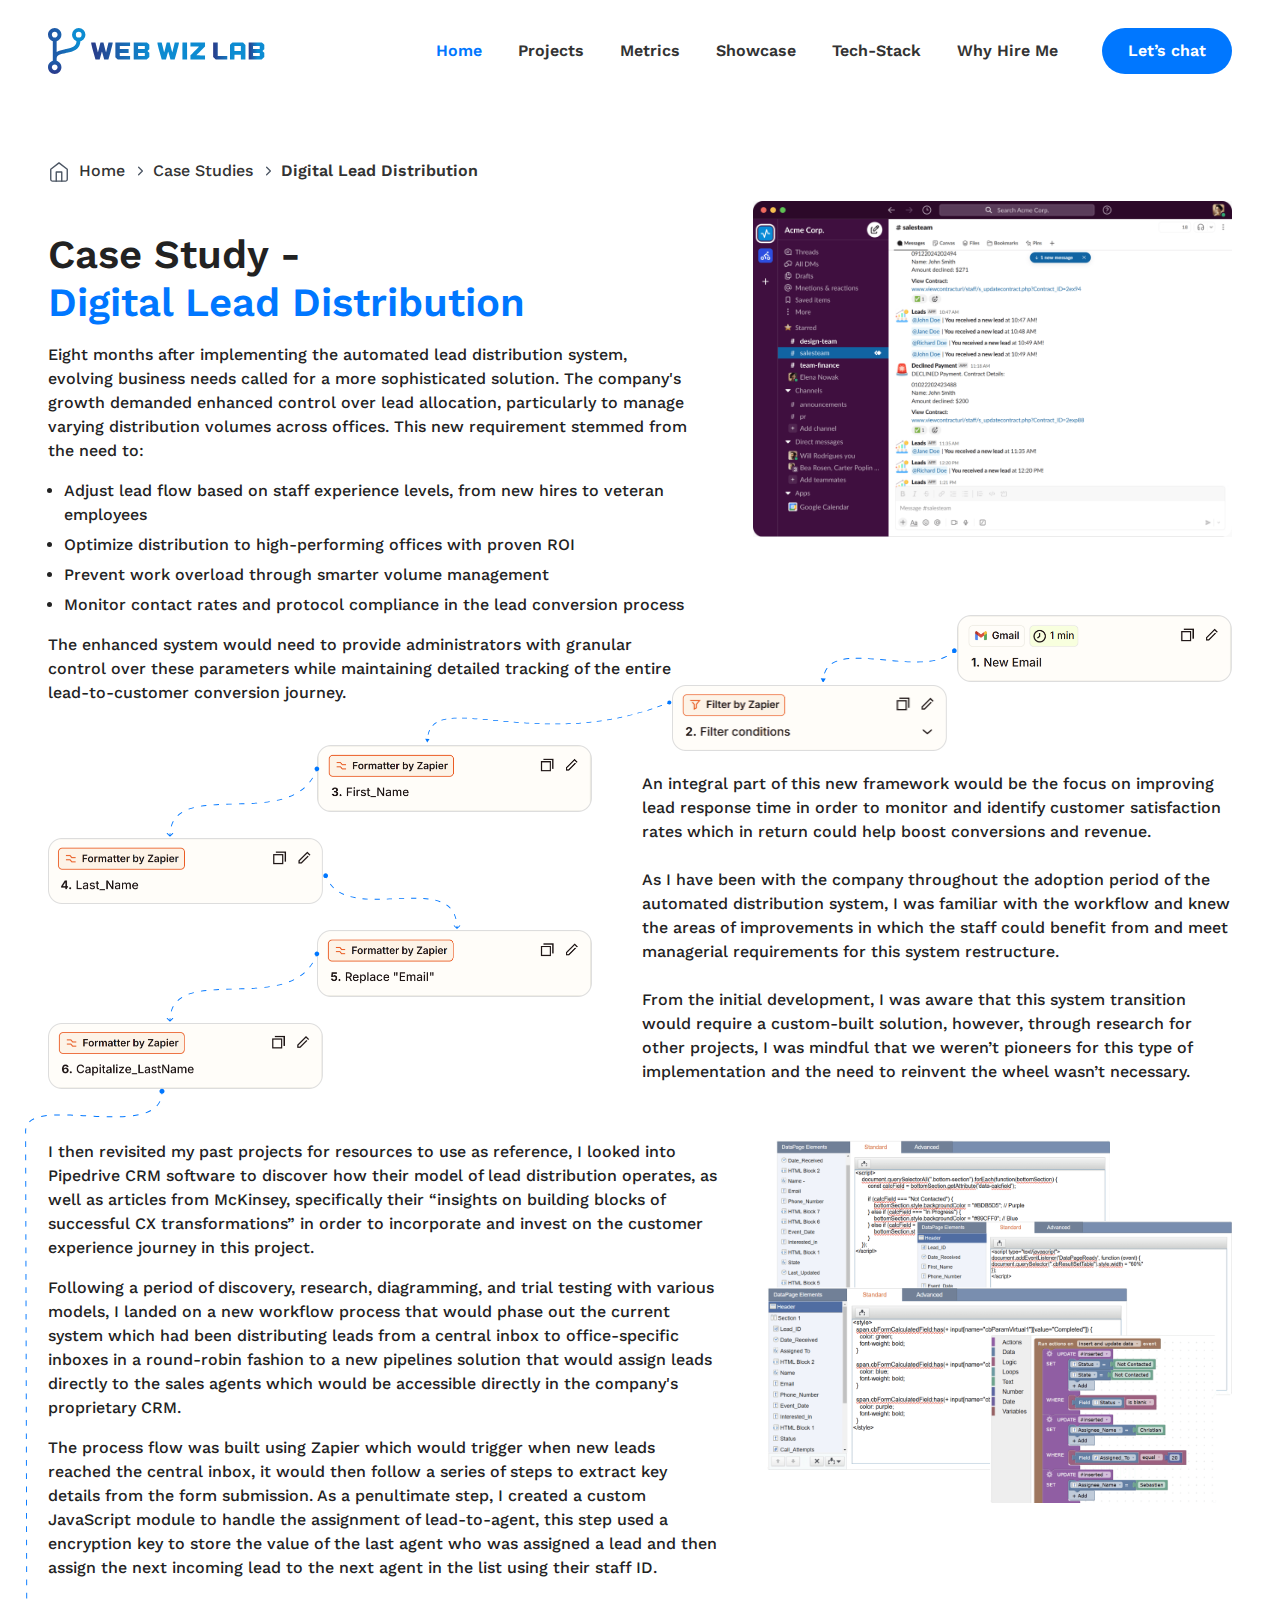
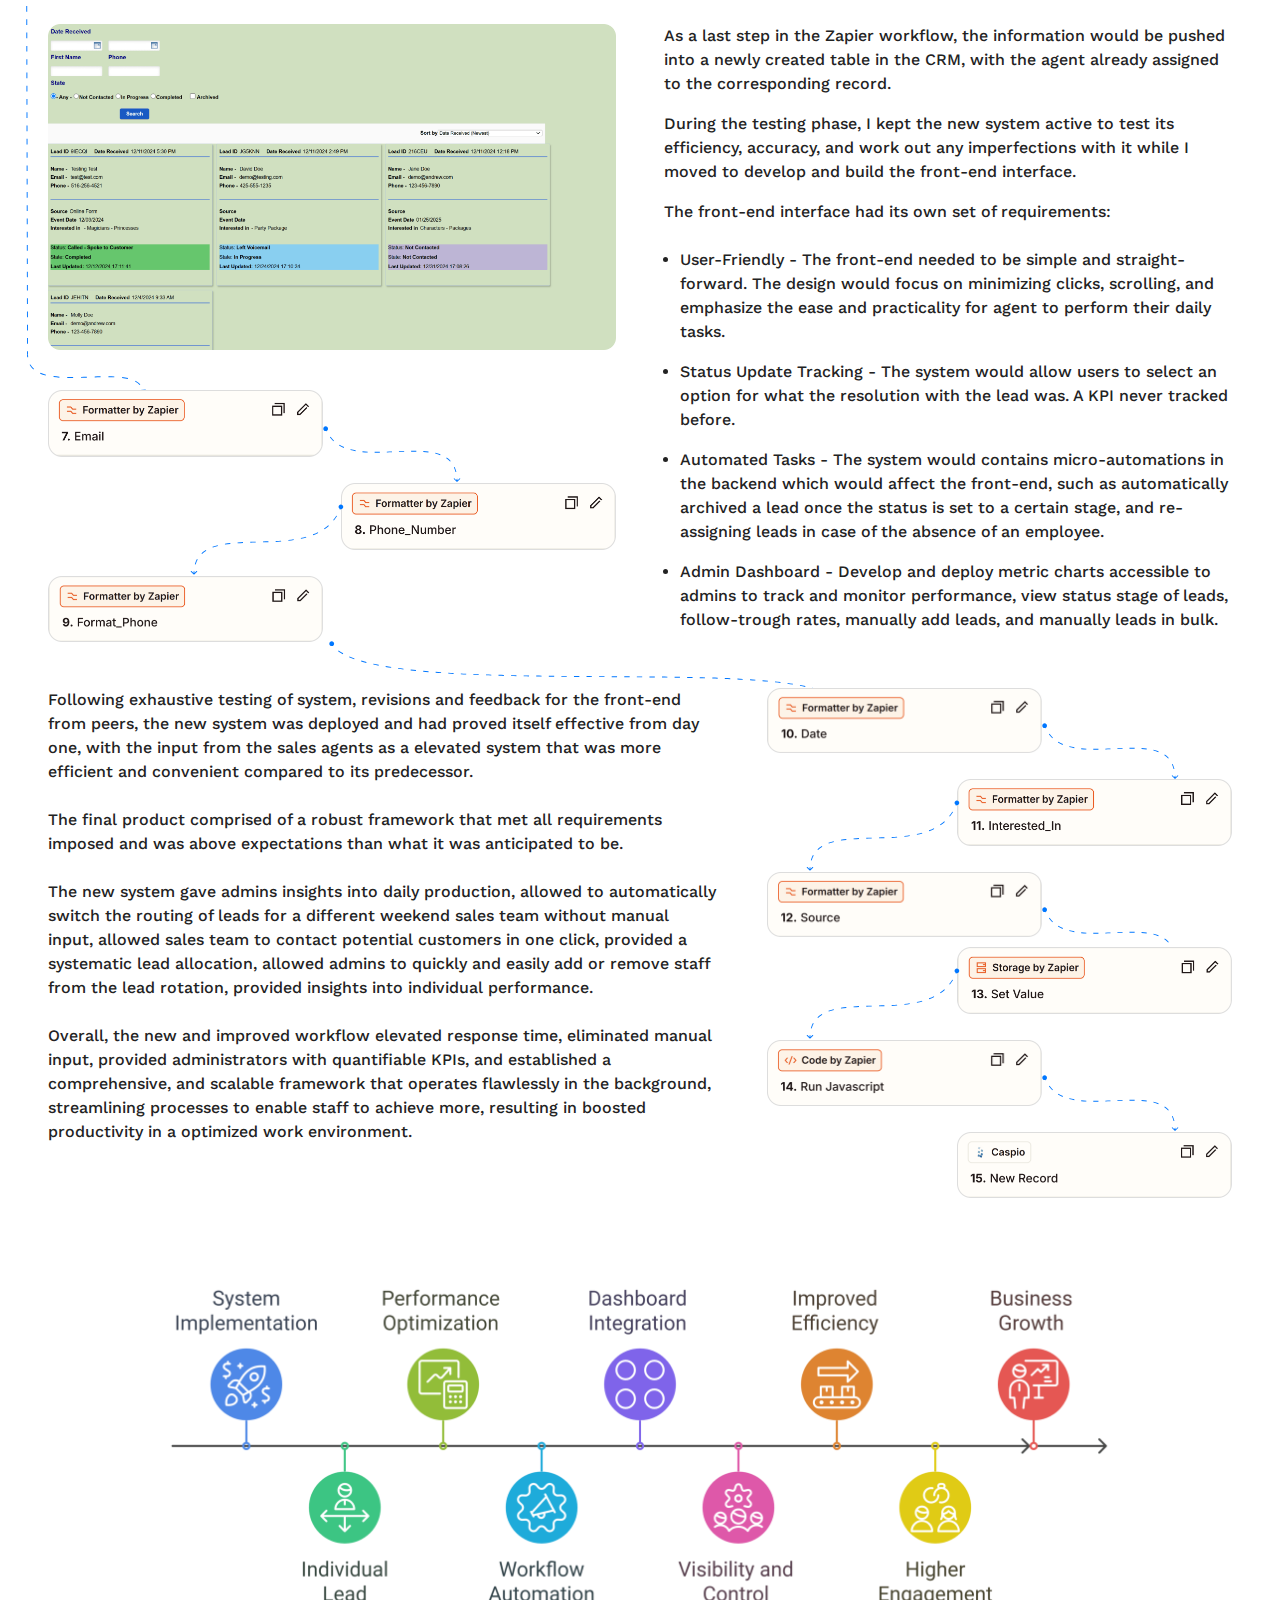
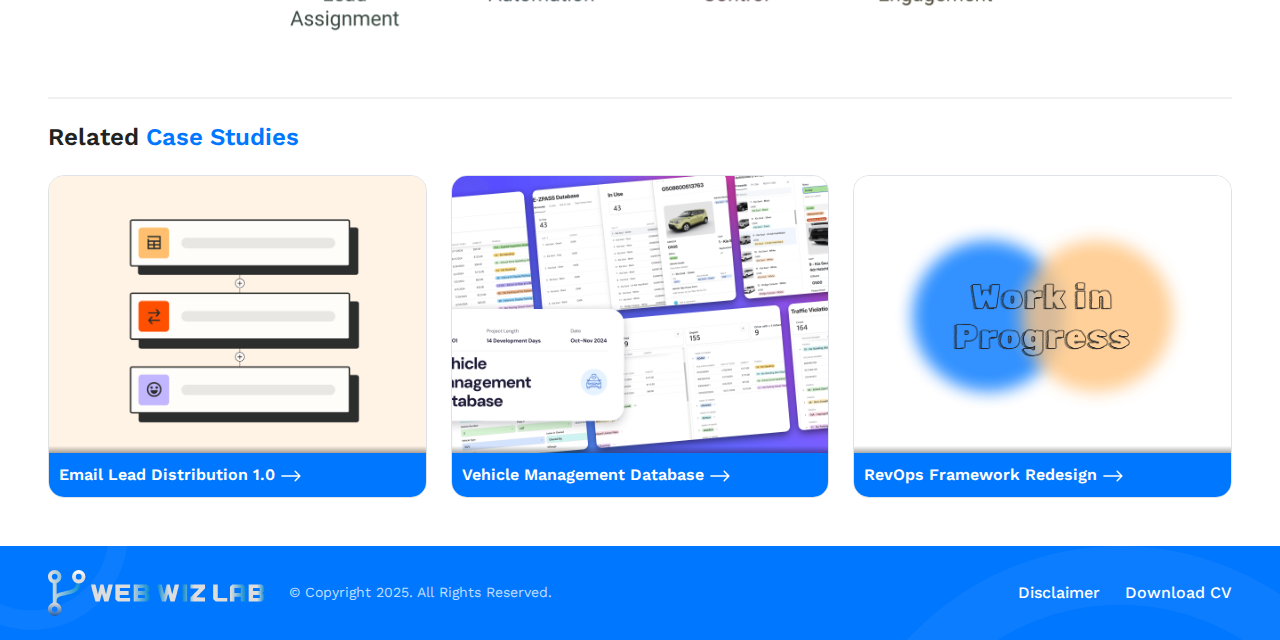
==== commit f318576e: "Updated" ====
--- a/Digital Lead Distribution.html
+++ b/Digital Lead Distribution.html
@@ -76,10 +76,10 @@
                 <a class="nav-link" href="index.html#metrics">Metrics</a>
               </li>
               <li class="nav-item">
+                <a class="nav-link" href="index.html#showcase">Showcase</a>
+              </li>
+              <li class="nav-item">
                 <a class="nav-link" href="index.html#tech-stack">Tech-Stack</a>
-              </li>
-              <li class="nav-item">
-                <a class="nav-link" href="index.html#showcase">Showcase</a>
               </li>
               <li class="nav-item">
                 <a class="nav-link" href="index.html#why-hire-me">Why Hire Me</a>
@@ -99,7 +99,7 @@
               <li class="breadcrumb-item">
                 <a href="index.html"><img class="me-1" width="22" src="img/home-icon.svg" alt="" /> Home</a>
               </li>
-              <li class="breadcrumb-item"><a href="#">Case Studies</a></li>
+              <li class="breadcrumb-item"><a href="index.html#showcase">Case Studies</a></li>
               <li class="breadcrumb-item active" aria-current="page">
                 <span>Digital Lead Distribution</span>
               </li>
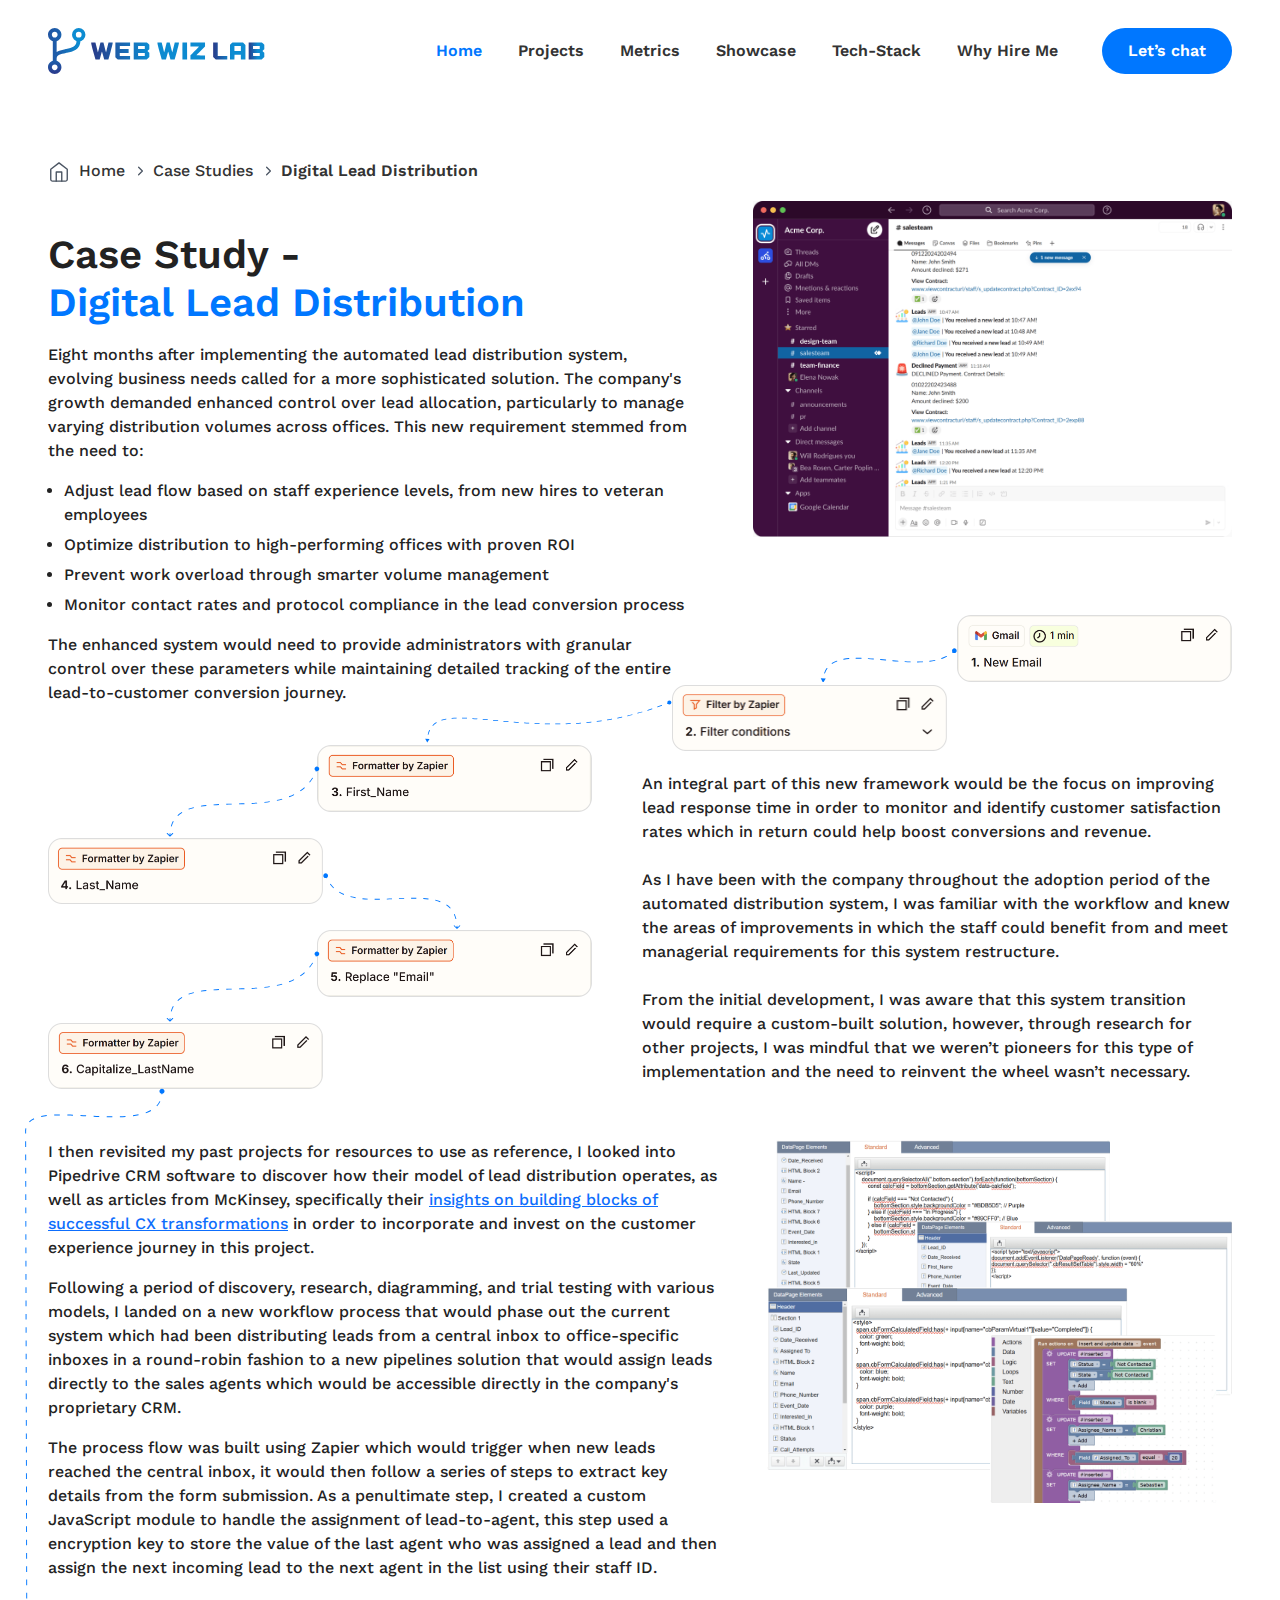
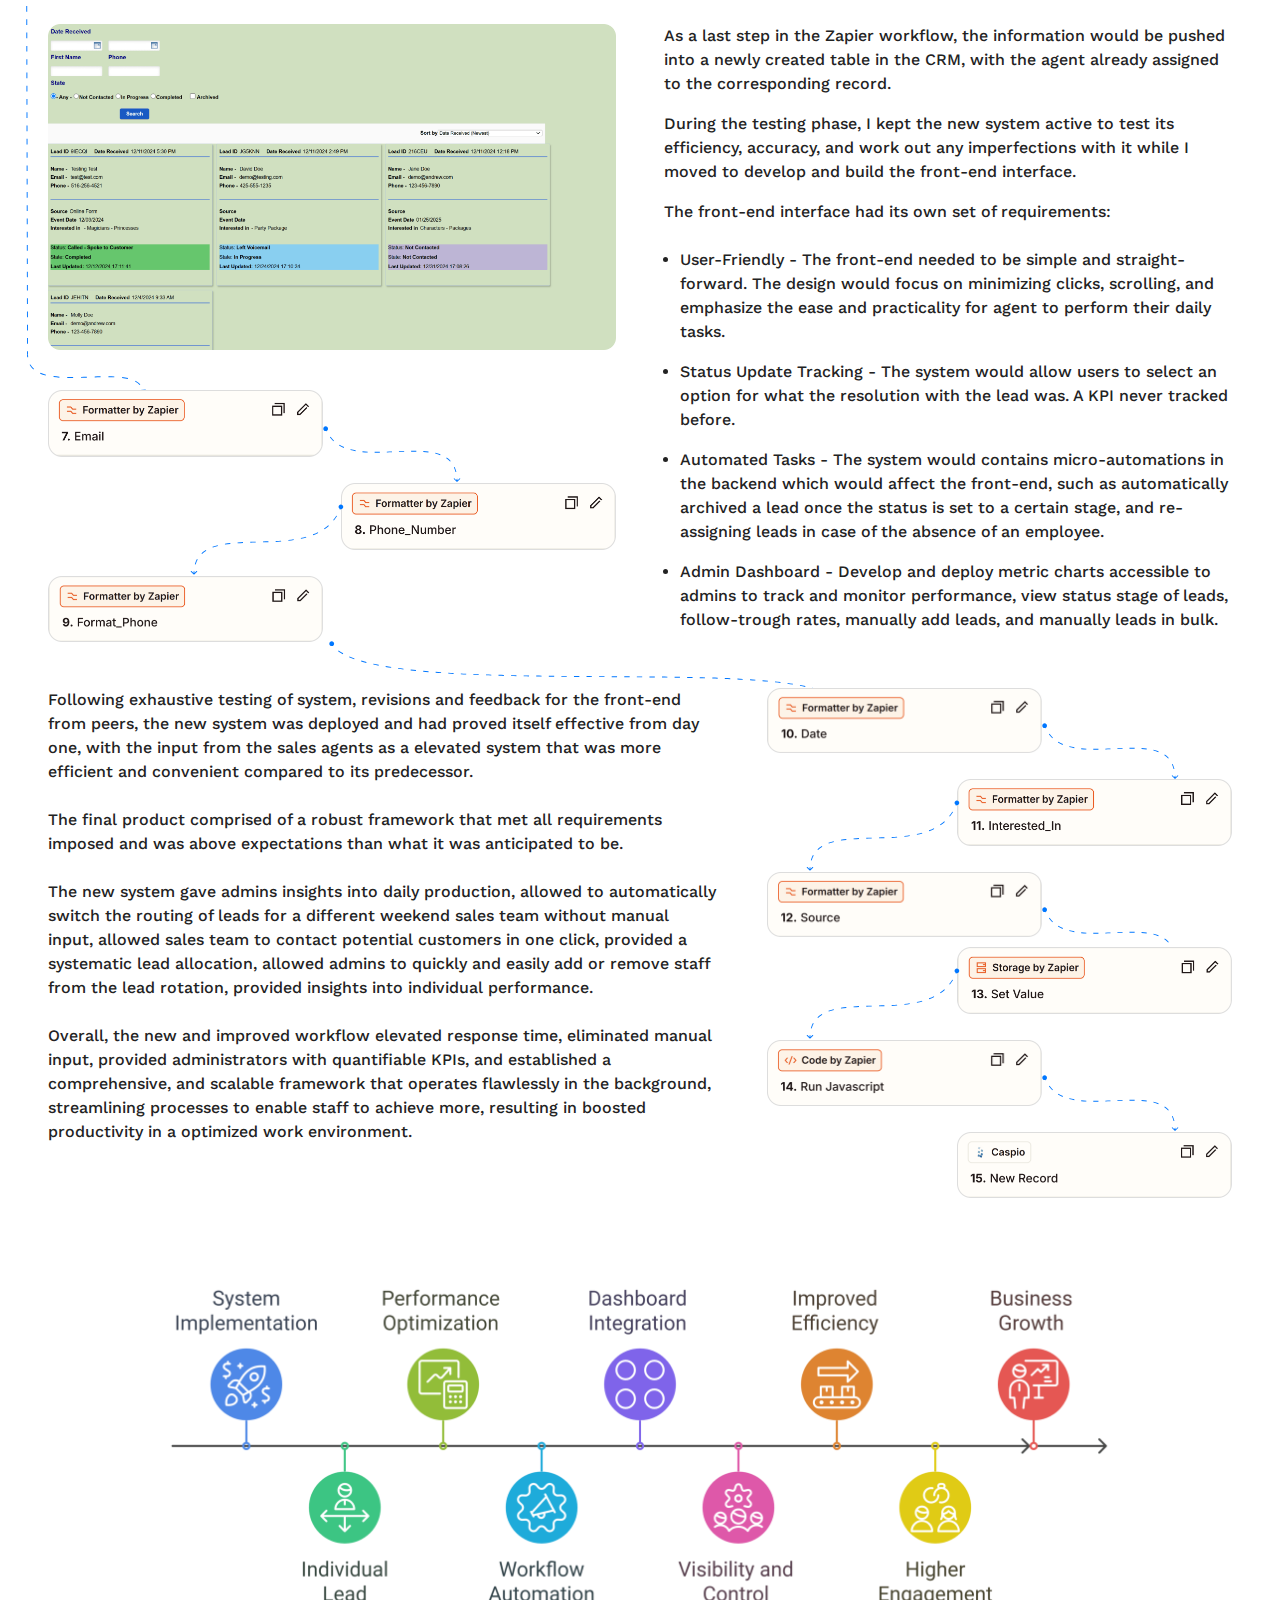
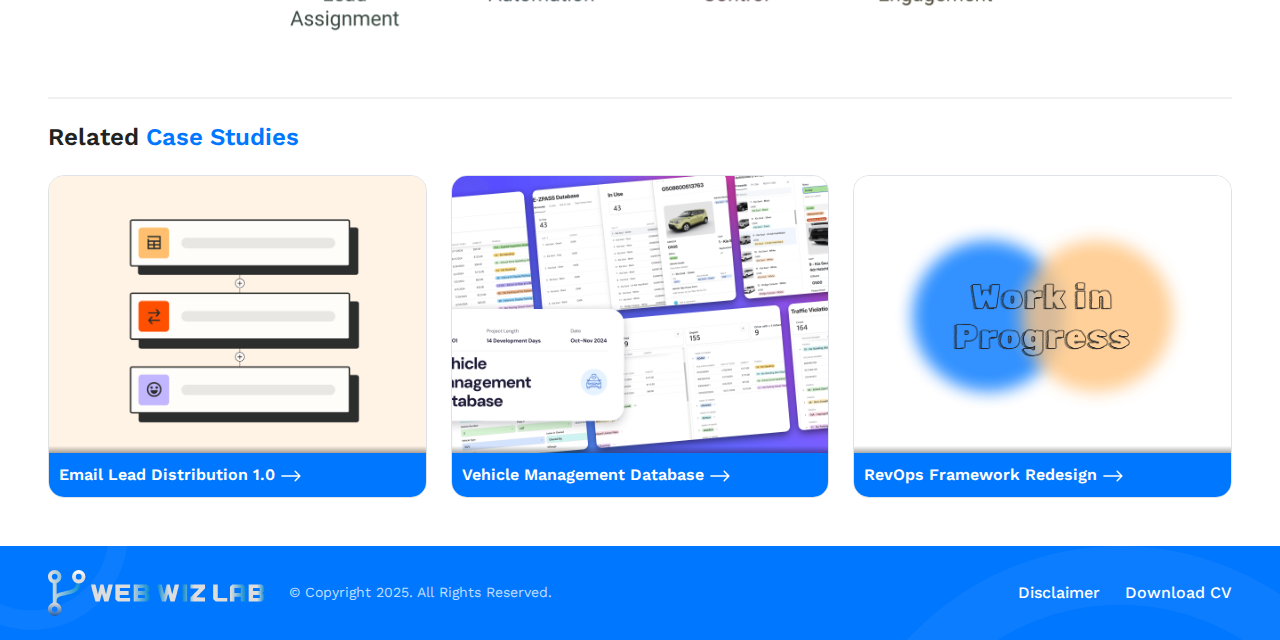
==== commit 0051fd9e: "Update Digital Lead Distribution.html" ====
--- a/Digital Lead Distribution.html
+++ b/Digital Lead Distribution.html
@@ -3,7 +3,7 @@
   <head>
     <meta charset="UTF-8" />
     <meta name="viewport" content="width=device-width, initial-scale=1.0" />
-    <title>Document</title>
+    <title>Santos Portfolio Showcase</title>
 
     <!-- Swiper CSS -->
     <link rel="stylesheet" href="https://cdn.jsdelivr.net/npm/swiper@11/swiper-bundle.min.css" />
@@ -187,8 +187,11 @@
           <div class="row flex-lg-row flex-column-reverse gx-5 pb-1">
             <div class="col-lg-7 mb-4">
               <p class="fw_500">
-                I then revisited my past projects for resources to use as reference, I looked into Pipedrive CRM software to discover how their model of lead distribution operates, as well as articles from McKinsey, specifically their “insights on building blocks of successful CX transformations” in order to incorporate and invest on the customer experience journey in this project.
-              </p>
+                I then revisited my past projects for resources to use as reference, I looked into Pipedrive CRM software to discover how their model of lead distribution operates, as well as articles from McKinsey, specifically their 
+                <a href="https://www.mckinsey.com/capabilities/growth-marketing-and-sales/our-insights/the-three-building-blocks-of-successful-customer-experience-transformations" target="_blank" rel="noopener noreferrer">insights on building blocks of successful CX transformations</a> 
+                in order to incorporate and invest on the customer experience journey in this project.
+              </p>
+
               <p class="fw_500">
                 Following a period of discovery, research, diagramming, and trial testing with various models, I landed on a new workflow process that would phase out the current system which had been distributing leads from a central inbox to office-specific inboxes in a round-robin fashion to a new pipelines solution that would assign leads directly to the sales agents which would be accessible directly in the company's proprietary CRM.
               </p>
--- a/css/style.css
+++ b/css/style.css
@@ -739,6 +739,7 @@
 }
 
 .projects_grid_box {
+    cursor: pointer;
     display: flex;
     gap: 15px;
     border: 1px solid var(--grey_stroke);
